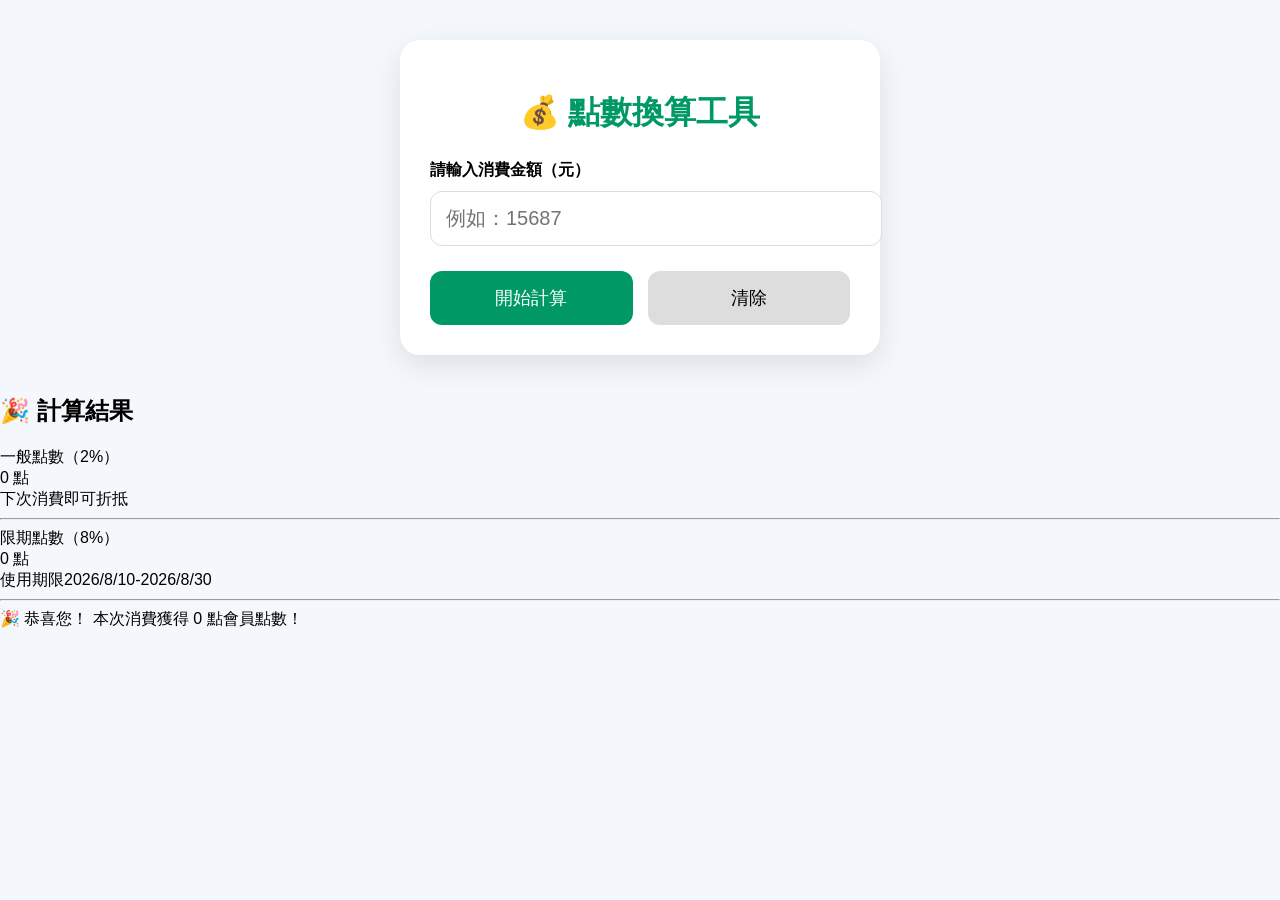
==== point.html @ 37c34bea "回復" ====
<!DOCTYPE html>
<html lang="zh-TW">

<head>

    <meta charset="UTF-8">

    <meta name="viewport" content="width=device-width, initial-scale=1.0">

    <title>點數換算工具</title>

    <link rel="stylesheet" href="css/point.css">

</head>

<body>

<div class="container">

    <h1>💰 點數換算工具</h1>

    <label>請輸入消費金額（元）</label>

    <input
        type="number"
        id="money"
        placeholder="例如：15687">

    <div class="button-group">

        <button id="calculate">
            開始計算
        </button>

        <button id="clear">
            清除
        </button>

    </div>

</div>
<div id="result" class="result-card">

<h2>🎉 計算結果</h2>

<div class="point-item">

    <div class="point-title">
        一般點數（2%）
    </div>

    <div class="point-value">
        <span id="normalPoint">0</span> 點
    </div>

    <div class="point-desc blue">
        下次消費即可折抵
    </div>

</div>

<hr>

<div class="point-item">

    <div class="point-title">
        限期點數（8%）
    </div>

    <div class="point-value">
        <span id="eventPoint">0</span> 點
    </div>

    <div class="point-desc red">
        使用期限2026/8/10-2026/8/30 
    </div>

    <div class="point-date red">
        <span id="eventDate"></span>
    </div>

</div>

</div>

    <hr>

    <div class="success-text">

        🎉 恭喜您！

        本次消費獲得

        <span id="messageTotal">0</span>

        點會員點數！

    </div>

</div>

</div>

</div>
</body>

</html>
<script src="js/setting.js"></script>
<script src="js/point.js"></script>
---- css/point.css ----
label{
    display:block;
    margin-top:25px;
    margin-bottom:10px;
    font-weight:bold;
}

input{

    width:100%;

    padding:15px;

    font-size:20px;

    border-radius:12px;

    border:1px solid #ddd;

}

.button-group{

    display:flex;

    gap:15px;

    margin-top:25px;

}

button{

    flex:1;

    padding:15px;

    border:none;

    border-radius:12px;

    font-size:18px;

    cursor:pointer;

}

#calculate{

    background:#009966;

    color:white;

}

#clear{

    background:#ddd;

}body{

    margin:0;

    background:#f4f7fb;

    font-family:"Noto Sans TC",sans-serif;

}

.container{

    width:420px;

    max-width:90%;

    margin:40px auto;

    background:white;

    border-radius:20px;

    padding:30px;

    box-shadow:0 10px 30px rgba(0,0,0,.1);

}

h1{

    text-align:center;

    color:#009966;

/* ===========================
   計算結果
=========================== */


.result-card{
    max-width:900px;
    margin:40px auto;
    background:#F5F7FA;
    border-radius:20px;
    padding:30px;
    box-shadow:0 8px 20px rgba(0,0,0,.08);
}

.result-card h2{
    font-size:34px;
    font-weight:700;
    margin-bottom:20px;
    padding-bottom:15px;
    border-bottom:2px solid #ddd;
}

/* ===========================
   白色內容區
=========================== */

.result-box{
    background:#fff;
    border-radius:18px;
    padding:25px;
}

/* ===========================
   總點數
=========================== */

.total-card{
    margin-bottom:20px;
}

.big-point{
    font-size:52px;
    color:#009966;
    font-weight:700;
}

.point-unit{
    font-size:22px;
    color:#333;
    margin-left:5px;
}

/* ===========================
   提示
=========================== */

.tip{
    margin:18px 0;
    padding-bottom:15px;
    border-bottom:2px solid #ddd;
    color:#666;
    font-size:18px;
}

/* ===========================
   一般點數 / 限期點數
=========================== */

.result-row{
    display:flex;
    justify-content:space-between;
    align-items:flex-start;
    gap:20px;
    margin:20px 0;
    font-size:22px;
    line-height:1.5;
}

.result-row strong{
    color:#009966;
    font-size:30px;
}

.blue{
    color:#1976D2;
    font-weight:700;
}

.red{
    color:#E53935;
    font-weight:700;
}

/* ===========================
   恭喜文字
=========================== */

.success-text{
    margin-top:30px;
    padding-top:20px;
    border-top:2px solid #ddd;
    text-align:center;
    color:#E53935;
    font-size:24px;
    font-weight:bold;
    line-height:1.8;
}

.success-text span{
    color:#009966;
    font-size:46px;
}
/* ===========================
   點數資訊
=========================== */

.point-item{

    margin:25px 0;

}

.point-title{

    font-size:20px;

    color:#333;

    font-weight:600;

    margin-bottom:12px;

}

.point-value{

    font-size:36px;

    font-weight:bold;

    color:#009966;

    margin-bottom:10px;

}

.point-desc{

    font-size:18px;

    font-weight:bold;

    line-height:1.5;

}

.point-date{

    margin-top:6px;

    font-size:18px;

    font-weight:bold;

    line-height:1.6;

}

hr{

    border:none;

    border-top:2px solid #e5e5e5;

    margin:28px 0;

}
/* ===========================
   手機版
=========================== */

@media (max-width:768px){

    .result-card{
        padding:20px;
    }

    .result-box{
        padding:18px;
    }

    .result-card h2{
        font-size:26px;
    }

    .big-point{
        font-size:40px;
    }

    .point-unit{
        font-size:18px;
    }

    .tip{
        font-size:14px;
    }

    .result-row{
        font-size:16px;
        gap:10px;
    }

    .result-row strong{
        font-size:20px;
    }

    .blue,
    .red{
        font-size:14px;
    }

    .success-text{
        font-size:18px;
    }

    .success-text span{
        font-size:34px;
    }.point-title{

    font-size:17px;

}

.point-value{

    font-size:28px;

}

.point-desc{

    font-size:15px;

}

.point-date{

    font-size:15px;

}

}
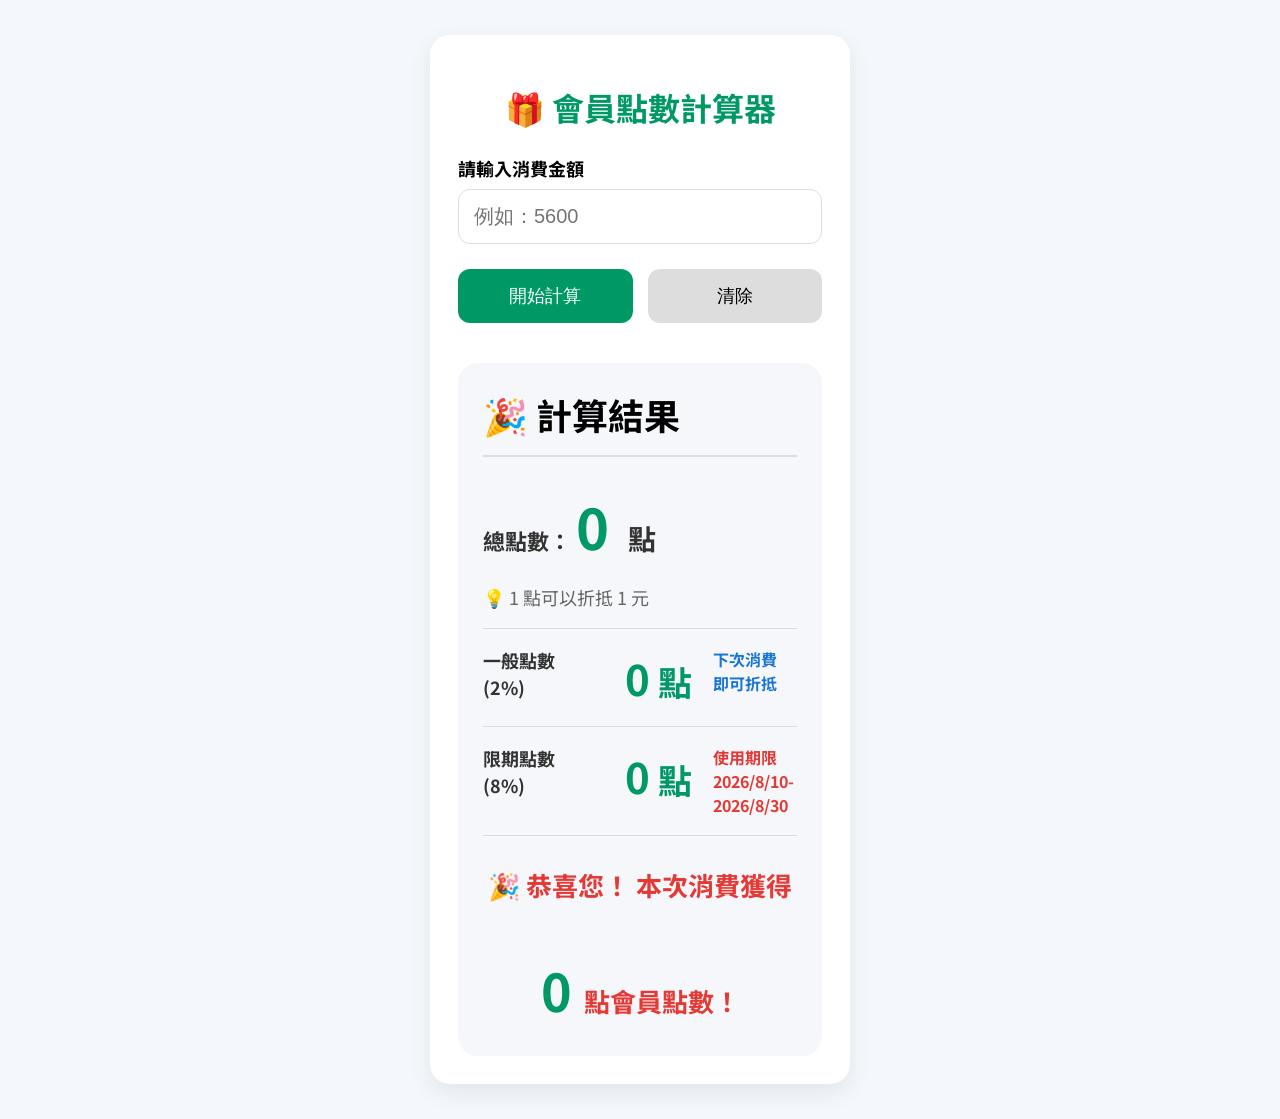
==== commit f4ac31f6: "點數2.0" ====
--- a/point.html
+++ b/point.html
@@ -7,9 +7,11 @@
 
     <meta name="viewport" content="width=device-width, initial-scale=1.0">
 
-    <title>點數換算工具</title>
+    <title>點數計算器</title>
 
     <link rel="stylesheet" href="css/point.css">
+
+    <link href="https://fonts.googleapis.com/css2?family=Noto+Sans+TC:wght@400;600;700;900&display=swap" rel="stylesheet">
 
 </head>
 
@@ -17,14 +19,14 @@
 
 <div class="container">
 
-    <h1>💰 點數換算工具</h1>
+    <h1>🎁 會員點數計算器</h1>
 
-    <label>請輸入消費金額（元）</label>
+    <label>請輸入消費金額</label>
 
     <input
+        id="money"
         type="number"
-        id="money"
-        placeholder="例如：15687">
+        placeholder="例如：5600">
 
     <div class="button-group">
 
@@ -38,72 +40,134 @@
 
     </div>
 
-</div>
-<div id="result" class="result-card">
+    <div id="result" class="result-card">
 
-<h2>🎉 計算結果</h2>
+        <h2>🎉 計算結果</h2>
 
-<div class="point-item">
+        <!-- 總點數 -->
 
-    <div class="point-title">
-        一般點數（2%）
-    </div>
+        <div class="total-card">
 
-    <div class="point-value">
-        <span id="normalPoint">0</span> 點
-    </div>
+            <div class="total-title">
 
-    <div class="point-desc blue">
-        下次消費即可折抵
-    </div>
+                總點數：
 
-</div>
+                <span class="big-point">
 
-<hr>
+                    <span id="totalPoint">0</span>
 
-<div class="point-item">
+                </span>
 
-    <div class="point-title">
-        限期點數（8%）
-    </div>
+                <span class="point-unit">
+                    點
+                </span>
 
-    <div class="point-value">
-        <span id="eventPoint">0</span> 點
-    </div>
+            </div>
 
-    <div class="point-desc red">
-        使用期限2026/8/10-2026/8/30 
-    </div>
+        </div>
 
-    <div class="point-date red">
-        <span id="eventDate"></span>
-    </div>
+        <div class="tip">
 
-</div>
+            💡 1 點可以折抵 1 元
 
-</div>
+        </div>
 
-    <hr>
+        <hr>
 
-    <div class="success-text">
+        <!-- 一般點數 -->
 
-        🎉 恭喜您！
+        <div class="point-item">
 
-        本次消費獲得
+            <div class="point-row">
 
-        <span id="messageTotal">0</span>
+                <div class="point-title">
 
-        點會員點數！
+                    一般點數<br>(2%)
+
+                </div>
+
+                <div class="point-value">
+
+                    <span id="normalPoint">0</span>
+
+                    點
+
+                </div>
+
+                <div class="point-desc blue">
+
+                    下次消費<br>即可折抵
+
+                </div>
+
+            </div>
+
+        </div>
+
+        <hr>
+
+        <!-- 限期點數 -->
+
+        <div class="point-item">
+
+            <div class="point-row">
+
+                <div class="point-title">
+
+                    限期點數<br>(8%)
+
+                </div>
+
+                <div class="point-value">
+
+                    <span id="eventPoint">0</span>
+
+                    點
+
+                </div>
+
+                <div class="point-desc red">
+
+                    使用期限2026/8/10-2026/8/30<br>
+
+                    <span id="eventDate"></span>
+
+                </div>
+
+            </div>
+
+        </div>
+
+        <hr>
+
+        <!-- 成功訊息 -->
+
+        <div class="success-text">
+
+            🎉 恭喜您！
+
+            本次消費獲得
+
+            <br><br>
+
+            <span id="messageTotal">
+
+                0
+
+            </span>
+
+            點會員點數！
+
+        </div>
 
     </div>
 
 </div>
 
-</div>
+<script src="js/setting.js"></script>
 
-</div>
+<script src="js/point.js"></script>
+
 </body>
 
-</html>
-<script src="js/setting.js"></script>
-<script src="js/point.js"></script>+</html>
--- a/css/point.css
+++ b/css/point.css
@@ -1,345 +1,428 @@
+/* ==========================================
+   ERJING TOOLS
+   Point Calculator CSS
+   Version 2.0
+   ========================================== */
+
+/* ===== 顏色 ===== */
+
+:root{
+
+    --green:#009966;
+    --blue:#1976D2;
+    --red:#E53935;
+    --gray:#666;
+    --border:#dddddd;
+    --bg:#f4f7fb;
+
+}
+
+/* ===== 基本 ===== */
+
+*{
+    box-sizing:border-box;
+}
+
+body{
+
+    margin:0;
+
+    background:var(--bg);
+
+    font-family:"Noto Sans TC",sans-serif;
+
+}
+
+/* ===== 主畫面 ===== */
+
+.container{
+
+    width:420px;
+
+    max-width:95%;
+
+    margin:35px auto;
+
+    background:#fff;
+
+    border-radius:20px;
+
+    padding:28px;
+
+    box-shadow:0 8px 25px rgba(0,0,0,.08);
+
+}
+
+h1{
+
+    text-align:center;
+
+    color:var(--green);
+
+    margin-bottom:25px;
+
+}
+
+/* ===== Label ===== */
+
 label{
+
     display:block;
+
+    margin-top:18px;
+
+    margin-bottom:8px;
+
+    font-weight:bold;
+
+    font-size:18px;
+
+}
+
+/* ===== Input ===== */
+
+input{
+
+    width:100%;
+
+    padding:15px;
+
+    border-radius:12px;
+
+    border:1px solid var(--border);
+
+    font-size:20px;
+
+}
+
+/* ===== Button ===== */
+
+.button-group{
+
+    display:flex;
+
+    gap:15px;
+
     margin-top:25px;
-    margin-bottom:10px;
-    font-weight:bold;
-}
-
-input{
-
-    width:100%;
+
+}
+
+button{
+
+    flex:1;
+
+    border:none;
+
+    border-radius:12px;
 
     padding:15px;
 
-    font-size:20px;
-
-    border-radius:12px;
-
-    border:1px solid #ddd;
-
-}
-
-.button-group{
+    font-size:18px;
+
+    cursor:pointer;
+
+}
+
+#calculate{
+
+    background:var(--green);
+
+    color:#fff;
+
+}
+
+#clear{
+
+    background:#ddd;
+
+}
+
+/* ==========================================
+   Result
+   ========================================== */
+
+.result-card{
+
+    margin-top:40px;
+
+    background:#F5F7FA;
+
+    border-radius:20px;
+
+    padding:25px;
+
+}
+
+.result-card h2{
+
+    font-size:36px;
+
+    margin:0;
+
+    padding-bottom:15px;
+
+    border-bottom:2px solid var(--border);
+
+}
+
+/* ===== 總點數 ===== */
+
+.total-card{
+
+    margin:28px 0 18px;
+
+}
+
+.total-title{
+
+    font-size:22px;
+
+    color:#333;
+
+    font-weight:bold;
+
+}
+
+.big-point{
+
+    color:var(--green);
+
+    font-size:56px;
+
+    font-weight:bold;
+
+}
+
+.point-unit{
+
+    font-size:28px;
+
+    color:#333;
+
+    margin-left:6px;
+
+}
+
+/* ===== 提示 ===== */
+
+.tip{
+
+    margin:15px 0;
+
+    color:#666;
+
+    font-size:18px;
+
+}
+
+/* ==========================================
+   點數區
+   ========================================== */
+
+.point-item{
+
+    margin:18px 0;
+
+}
+
+.point-row{
 
     display:flex;
 
+    justify-content:space-between;
+
+    align-items:flex-start;
+
     gap:15px;
 
-    margin-top:25px;
-
-}
-
-button{
+}
+
+.point-title{
+
+    width:120px;
+
+    font-size:18px;
+
+    font-weight:bold;
+
+    color:#333;
+
+    line-height:1.5;
+
+}
+
+.point-value{
+
+    min-width:80px;
+
+    text-align:center;
+
+    color:var(--green);
+
+    font-size:34px;
+
+    font-weight:bold;
+
+}
+
+.point-value span{
+
+    font-size:42px;
+
+}
+
+.point-desc{
 
     flex:1;
 
-    padding:15px;
+    font-size:16px;
+
+    font-weight:bold;
+
+    line-height:1.5;
+
+}
+
+.blue{
+
+    color:var(--blue);
+
+}
+
+.red{
+
+    color:var(--red);
+
+}
+
+hr{
 
     border:none;
 
-    border-radius:12px;
-
-    font-size:18px;
-
-    cursor:pointer;
-
-}
-
-#calculate{
-
-    background:#009966;
-
-    color:white;
-
-}
-
-#clear{
-
-    background:#ddd;
-
-}body{
-
-    margin:0;
-
-    background:#f4f7fb;
-
-    font-family:"Noto Sans TC",sans-serif;
-
-}
-
-.container{
-
-    width:420px;
-
-    max-width:90%;
-
-    margin:40px auto;
-
-    background:white;
-
-    border-radius:20px;
-
-    padding:30px;
-
-    box-shadow:0 10px 30px rgba(0,0,0,.1);
-
-}
-
-h1{
+    border-top:1px solid var(--border);
+
+    margin:18px 0;
+
+}
+
+/* ==========================================
+   成功訊息
+   ========================================== */
+
+.success-text{
+
+    margin-top:28px;
 
     text-align:center;
 
-    color:#009966;
-
-/* ===========================
-   計算結果
-=========================== */
-
-
-.result-card{
-    max-width:900px;
-    margin:40px auto;
-    background:#F5F7FA;
-    border-radius:20px;
-    padding:30px;
-    box-shadow:0 8px 20px rgba(0,0,0,.08);
-}
-
-.result-card h2{
-    font-size:34px;
-    font-weight:700;
-    margin-bottom:20px;
-    padding-bottom:15px;
-    border-bottom:2px solid #ddd;
-}
-
-/* ===========================
-   白色內容區
-=========================== */
-
-.result-box{
-    background:#fff;
-    border-radius:18px;
-    padding:25px;
-}
-
-/* ===========================
-   總點數
-=========================== */
-
-.total-card{
-    margin-bottom:20px;
-}
-
-.big-point{
+    color:var(--red);
+
+    font-size:26px;
+
+    font-weight:bold;
+
+    line-height:1.6;
+
+}
+
+.success-text span{
+
+    color:var(--green);
+
     font-size:52px;
-    color:#009966;
-    font-weight:700;
-}
-
-.point-unit{
-    font-size:22px;
-    color:#333;
-    margin-left:5px;
-}
-
-/* ===========================
-   提示
-=========================== */
-
-.tip{
-    margin:18px 0;
-    padding-bottom:15px;
-    border-bottom:2px solid #ddd;
-    color:#666;
-    font-size:18px;
-}
-
-/* ===========================
-   一般點數 / 限期點數
-=========================== */
-
-.result-row{
-    display:flex;
-    justify-content:space-between;
-    align-items:flex-start;
-    gap:20px;
-    margin:20px 0;
-    font-size:22px;
-    line-height:1.5;
-}
-
-.result-row strong{
-    color:#009966;
-    font-size:30px;
-}
-
-.blue{
-    color:#1976D2;
-    font-weight:700;
-}
-
-.red{
-    color:#E53935;
-    font-weight:700;
-}
-
-/* ===========================
-   恭喜文字
-=========================== */
-
-.success-text{
-    margin-top:30px;
-    padding-top:20px;
-    border-top:2px solid #ddd;
-    text-align:center;
-    color:#E53935;
-    font-size:24px;
-    font-weight:bold;
-    line-height:1.8;
-}
-
-.success-text span{
-    color:#009966;
-    font-size:46px;
-}
-/* ===========================
-   點數資訊
-=========================== */
-
-.point-item{
-
-    margin:25px 0;
-
-}
-
-.point-title{
-
-    font-size:20px;
-
-    color:#333;
-
-    font-weight:600;
-
-    margin-bottom:12px;
-
-}
-
-.point-value{
-
-    font-size:36px;
-
-    font-weight:bold;
-
-    color:#009966;
-
-    margin-bottom:10px;
-
-}
-
-.point-desc{
-
-    font-size:18px;
-
-    font-weight:bold;
-
-    line-height:1.5;
-
-}
-
-.point-date{
-
-    margin-top:6px;
-
-    font-size:18px;
-
-    font-weight:bold;
-
-    line-height:1.6;
-
-}
-
-hr{
-
-    border:none;
-
-    border-top:2px solid #e5e5e5;
-
-    margin:28px 0;
-
-}
-/* ===========================
+
+}
+
+/* ==========================================
    手機版
-=========================== */
+   ========================================== */
 
 @media (max-width:768px){
 
+    .container{
+
+        padding:20px;
+
+    }
+
     .result-card{
+
         padding:20px;
-    }
-
-    .result-box{
-        padding:18px;
+
     }
 
     .result-card h2{
+
         font-size:26px;
+
+    }
+
+    .total-title{
+
+        font-size:18px;
+
     }
 
     .big-point{
+
+        font-size:42px;
+
+    }
+
+    .point-unit{
+
+        font-size:20px;
+
+    }
+
+    .tip{
+
+        font-size:15px;
+
+    }
+
+    .point-row{
+
+        gap:8px;
+
+    }
+
+    .point-title{
+
+        width:80px;
+
+        font-size:16px;
+
+    }
+
+    .point-value{
+
+        font-size:22px;
+
+    }
+
+    .point-value span{
+
+        font-size:34px;
+
+    }
+
+    .point-desc{
+
+        font-size:14px;
+
+    }
+
+    .success-text{
+
+        font-size:18px;
+
+    }
+
+    .success-text span{
+
         font-size:40px;
-    }
-
-    .point-unit{
-        font-size:18px;
-    }
-
-    .tip{
-        font-size:14px;
-    }
-
-    .result-row{
-        font-size:16px;
-        gap:10px;
-    }
-
-    .result-row strong{
-        font-size:20px;
-    }
-
-    .blue,
-    .red{
-        font-size:14px;
-    }
-
-    .success-text{
-        font-size:18px;
-    }
-
-    .success-text span{
-        font-size:34px;
-    }.point-title{
-
-    font-size:17px;
-
-}
-
-.point-value{
-
-    font-size:28px;
-
-}
-
-.point-desc{
-
-    font-size:15px;
-
-}
-
-.point-date{
-
-    font-size:15px;
-
-}
+
+    }
 
 }
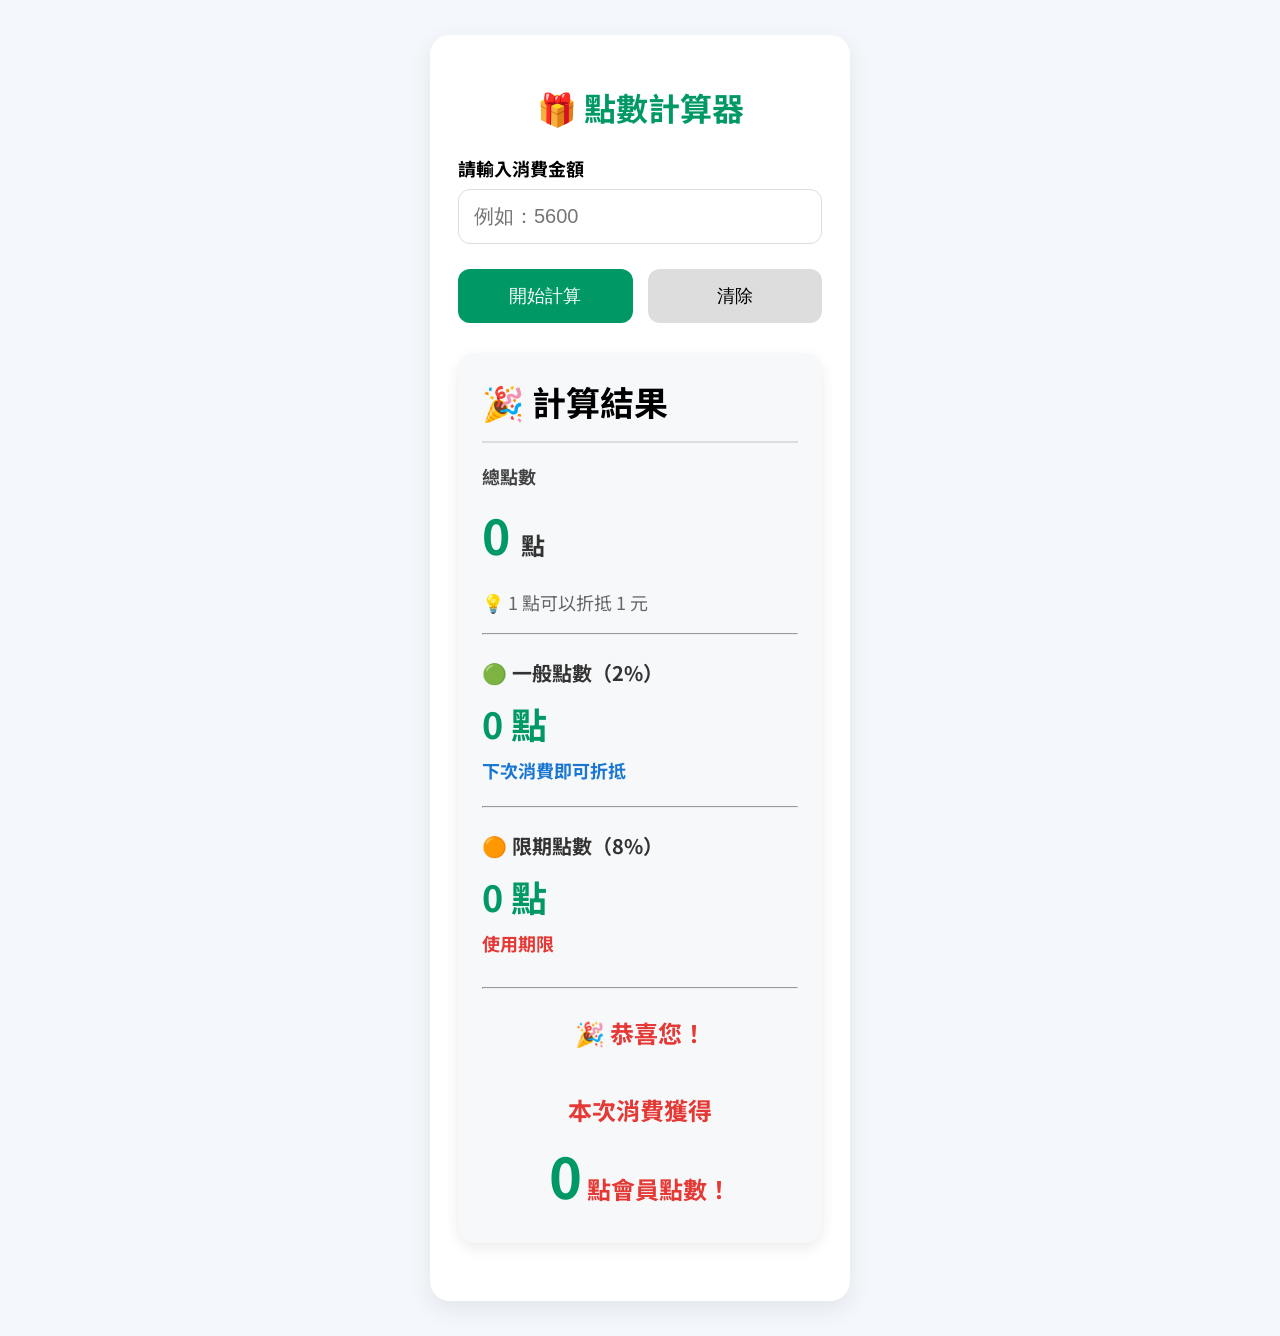
==== commit b6d55760: "點數" ====
--- a/point.html
+++ b/point.html
@@ -19,7 +19,7 @@
 
 <div class="container">
 
-    <h1>🎁 會員點數計算器</h1>
+    <h1>🎁 點數計算器</h1>
 
     <label>請輸入消費金額</label>
 
@@ -42,125 +42,88 @@
 
     <div id="result" class="result-card">
 
-        <h2>🎉 計算結果</h2>
+    <h2>🎉 計算結果</h2>
 
-        <!-- 總點數 -->
+    <div class="total-card">
 
-        <div class="total-card">
-
-            <div class="total-title">
-
-                總點數：
-
-                <span class="big-point">
-
-                    <span id="totalPoint">0</span>
-
-                </span>
-
-                <span class="point-unit">
-                    點
-                </span>
-
-            </div>
-
+        <div class="total-title">
+            總點數
         </div>
 
-        <div class="tip">
-
-            💡 1 點可以折抵 1 元
-
-        </div>
-
-        <hr>
-
-        <!-- 一般點數 -->
-
-        <div class="point-item">
-
-            <div class="point-row">
-
-                <div class="point-title">
-
-                    一般點數<br>(2%)
-
-                </div>
-
-                <div class="point-value">
-
-                    <span id="normalPoint">0</span>
-
-                    點
-
-                </div>
-
-                <div class="point-desc blue">
-
-                    下次消費<br>即可折抵
-
-                </div>
-
-            </div>
-
-        </div>
-
-        <hr>
-
-        <!-- 限期點數 -->
-
-        <div class="point-item">
-
-            <div class="point-row">
-
-                <div class="point-title">
-
-                    限期點數<br>(8%)
-
-                </div>
-
-                <div class="point-value">
-
-                    <span id="eventPoint">0</span>
-
-                    點
-
-                </div>
-
-                <div class="point-desc red">
-
-                    使用期限2026/8/10-2026/8/30<br>
-
-                    <span id="eventDate"></span>
-
-                </div>
-
-            </div>
-
-        </div>
-
-        <hr>
-
-        <!-- 成功訊息 -->
-
-        <div class="success-text">
-
-            🎉 恭喜您！
-
-            本次消費獲得
-
-            <br><br>
-
-            <span id="messageTotal">
-
-                0
-
-            </span>
-
-            點會員點數！
-
+        <div class="total-number">
+            <span id="totalPoint">0</span>
+            <span class="point-unit">點</span>
         </div>
 
     </div>
+
+    <div class="tip">
+        💡 1 點可以折抵 1 元
+    </div>
+
+    <hr>
+
+    <!-- 一般點數 -->
+
+    <div class="point-item">
+
+        <div class="point-title">
+            🟢 一般點數（2%）
+        </div>
+
+        <div class="point-value">
+            <span id="normalPoint">0</span> 點
+        </div>
+
+        <div class="point-desc blue">
+            下次消費即可折抵
+        </div>
+
+    </div>
+
+    <hr>
+
+    <!-- 限期點數 -->
+
+    <div class="point-item">
+
+        <div class="point-title">
+            🟠 限期點數（8%）
+        </div>
+
+        <div class="point-value">
+            <span id="eventPoint">0</span> 點
+        </div>
+
+        <div class="point-desc red">
+            使用期限
+        </div>
+
+        <div class="point-date red">
+            <span id="eventDate"></span>
+        </div>
+
+    </div>
+
+    <hr>
+
+    <div class="success-text">
+
+        🎉 恭喜您！
+
+        <br><br>
+
+        本次消費獲得
+
+        <br>
+
+        <span id="messagePoint">0</span>
+
+        點會員點數！
+
+    </div>
+
+</div>
 
 </div>
 
--- a/css/point.css
+++ b/css/point.css
@@ -137,220 +137,200 @@
 
 }
 
-/* ==========================================
-   Result
-   ========================================== */
+/* =======================
+   Result Card
+======================= */
 
 .result-card{
 
-    margin-top:40px;
-
-    background:#F5F7FA;
-
-    border-radius:20px;
-
-    padding:25px;
+    max-width:420px;
+
+    margin:30px auto;
+
+    background:#F7F8FA;
+
+    border-radius:18px;
+
+    padding:24px;
+
+    box-shadow:0 5px 15px rgba(0,0,0,.08);
 
 }
 
 .result-card h2{
 
+    font-size:34px;
+
+    margin:0 0 20px;
+
+    border-bottom:2px solid #ddd;
+
+    padding-bottom:15px;
+
+}
+
+/* =======================
+   Total
+======================= */
+
+.total-card{
+
+    text-align:left;
+
+    margin:20px 0;
+
+}
+
+.total-title{
+
+    font-size:18px;
+
+    color:#444;
+
+    font-weight:bold;
+
+}
+
+.total-number{
+
+    margin-top:10px;
+
+    font-size:48px;
+
+    color:#009966;
+
+    font-weight:bold;
+
+}
+
+.point-unit{
+
+    font-size:24px;
+
+    color:#333;
+
+}
+
+/* =======================
+   Tip
+======================= */
+
+.tip{
+
+    margin:18px 0;
+
+    font-size:18px;
+
+    color:#666;
+
+}
+
+/* =======================
+   Point Item
+======================= */
+
+.point-item{
+
+    padding:15px 0;
+
+}
+
+.point-title{
+
+    font-size:20px;
+
+    font-weight:bold;
+
+    color:#333;
+
+}
+
+.point-value{
+
+    margin-top:10px;
+
     font-size:36px;
 
-    margin:0;
-
-    padding-bottom:15px;
-
-    border-bottom:2px solid var(--border);
-
-}
-
-/* ===== 總點數 ===== */
-
-.total-card{
-
-    margin:28px 0 18px;
-
-}
-
-.total-title{
-
-    font-size:22px;
-
-    color:#333;
-
-    font-weight:bold;
-
-}
-
-.big-point{
-
-    color:var(--green);
+    color:#009966;
+
+    font-weight:bold;
+
+}
+
+.point-desc{
+
+    margin-top:8px;
+
+    font-size:18px;
+
+}
+
+.point-date{
+
+    margin-top:8px;
+
+    font-size:18px;
+
+    line-height:1.6;
+
+}
+
+.blue{
+
+    color:#1976D2;
+
+    font-weight:bold;
+
+}
+
+.red{
+
+    color:#E53935;
+
+    font-weight:bold;
+
+}
+
+/* =======================
+   Success
+======================= */
+
+.success-text{
+
+    text-align:center;
+
+    margin-top:25px;
+
+    color:#E53935;
+
+    font-size:24px;
+
+    font-weight:bold;
+
+    line-height:1.6;
+
+}
+
+.success-text span{
+
+    color:#009966;
 
     font-size:56px;
 
-    font-weight:bold;
-
-}
-
-.point-unit{
-
-    font-size:28px;
-
-    color:#333;
-
-    margin-left:6px;
-
-}
-
-/* ===== 提示 ===== */
-
-.tip{
-
-    margin:15px 0;
-
-    color:#666;
-
-    font-size:18px;
-
-}
-
-/* ==========================================
-   點數區
-   ========================================== */
-
-.point-item{
-
-    margin:18px 0;
-
-}
-
-.point-row{
-
-    display:flex;
-
-    justify-content:space-between;
-
-    align-items:flex-start;
-
-    gap:15px;
-
-}
-
-.point-title{
-
-    width:120px;
-
-    font-size:18px;
-
-    font-weight:bold;
-
-    color:#333;
-
-    line-height:1.5;
-
-}
-
-.point-value{
-
-    min-width:80px;
-
-    text-align:center;
-
-    color:var(--green);
-
-    font-size:34px;
-
-    font-weight:bold;
-
-}
-
-.point-value span{
-
-    font-size:42px;
-
-}
-
-.point-desc{
-
-    flex:1;
-
-    font-size:16px;
-
-    font-weight:bold;
-
-    line-height:1.5;
-
-}
-
-.blue{
-
-    color:var(--blue);
-
-}
-
-.red{
-
-    color:var(--red);
-
-}
-
-hr{
-
-    border:none;
-
-    border-top:1px solid var(--border);
-
-    margin:18px 0;
-
-}
-
-/* ==========================================
-   成功訊息
-   ========================================== */
-
-.success-text{
-
-    margin-top:28px;
-
-    text-align:center;
-
-    color:var(--red);
-
-    font-size:26px;
-
-    font-weight:bold;
-
-    line-height:1.6;
-
-}
-
-.success-text span{
-
-    color:var(--green);
-
-    font-size:52px;
-
-}
-
-/* ==========================================
-   手機版
-   ========================================== */
+}
+
+/* =======================
+   Mobile
+======================= */
 
 @media (max-width:768px){
 
-    .container{
+    .result-card{
 
         padding:20px;
 
     }
 
-    .result-card{
-
-        padding:20px;
-
-    }
-
     .result-card h2{
 
         font-size:26px;
@@ -359,70 +339,62 @@
 
     .total-title{
 
+        font-size:16px;
+
+    }
+
+    .total-number{
+
+        font-size:40px;
+
+    }
+
+    .point-unit{
+
+        font-size:20px;
+
+    }
+
+    .point-title{
+
         font-size:18px;
 
     }
 
-    .big-point{
+    .point-value{
+
+        font-size:30px;
+
+    }
+
+    .point-desc{
+
+        font-size:16px;
+
+    }
+
+    .point-date{
+
+        font-size:16px;
+
+    }
+
+    .tip{
+
+        font-size:16px;
+
+    }
+
+    .success-text{
+
+        font-size:20px;
+
+    }
+
+    .success-text span{
 
         font-size:42px;
 
     }
 
-    .point-unit{
-
-        font-size:20px;
-
-    }
-
-    .tip{
-
-        font-size:15px;
-
-    }
-
-    .point-row{
-
-        gap:8px;
-
-    }
-
-    .point-title{
-
-        width:80px;
-
-        font-size:16px;
-
-    }
-
-    .point-value{
-
-        font-size:22px;
-
-    }
-
-    .point-value span{
-
-        font-size:34px;
-
-    }
-
-    .point-desc{
-
-        font-size:14px;
-
-    }
-
-    .success-text{
-
-        font-size:18px;
-
-    }
-
-    .success-text span{
-
-        font-size:40px;
-
-    }
-
 }
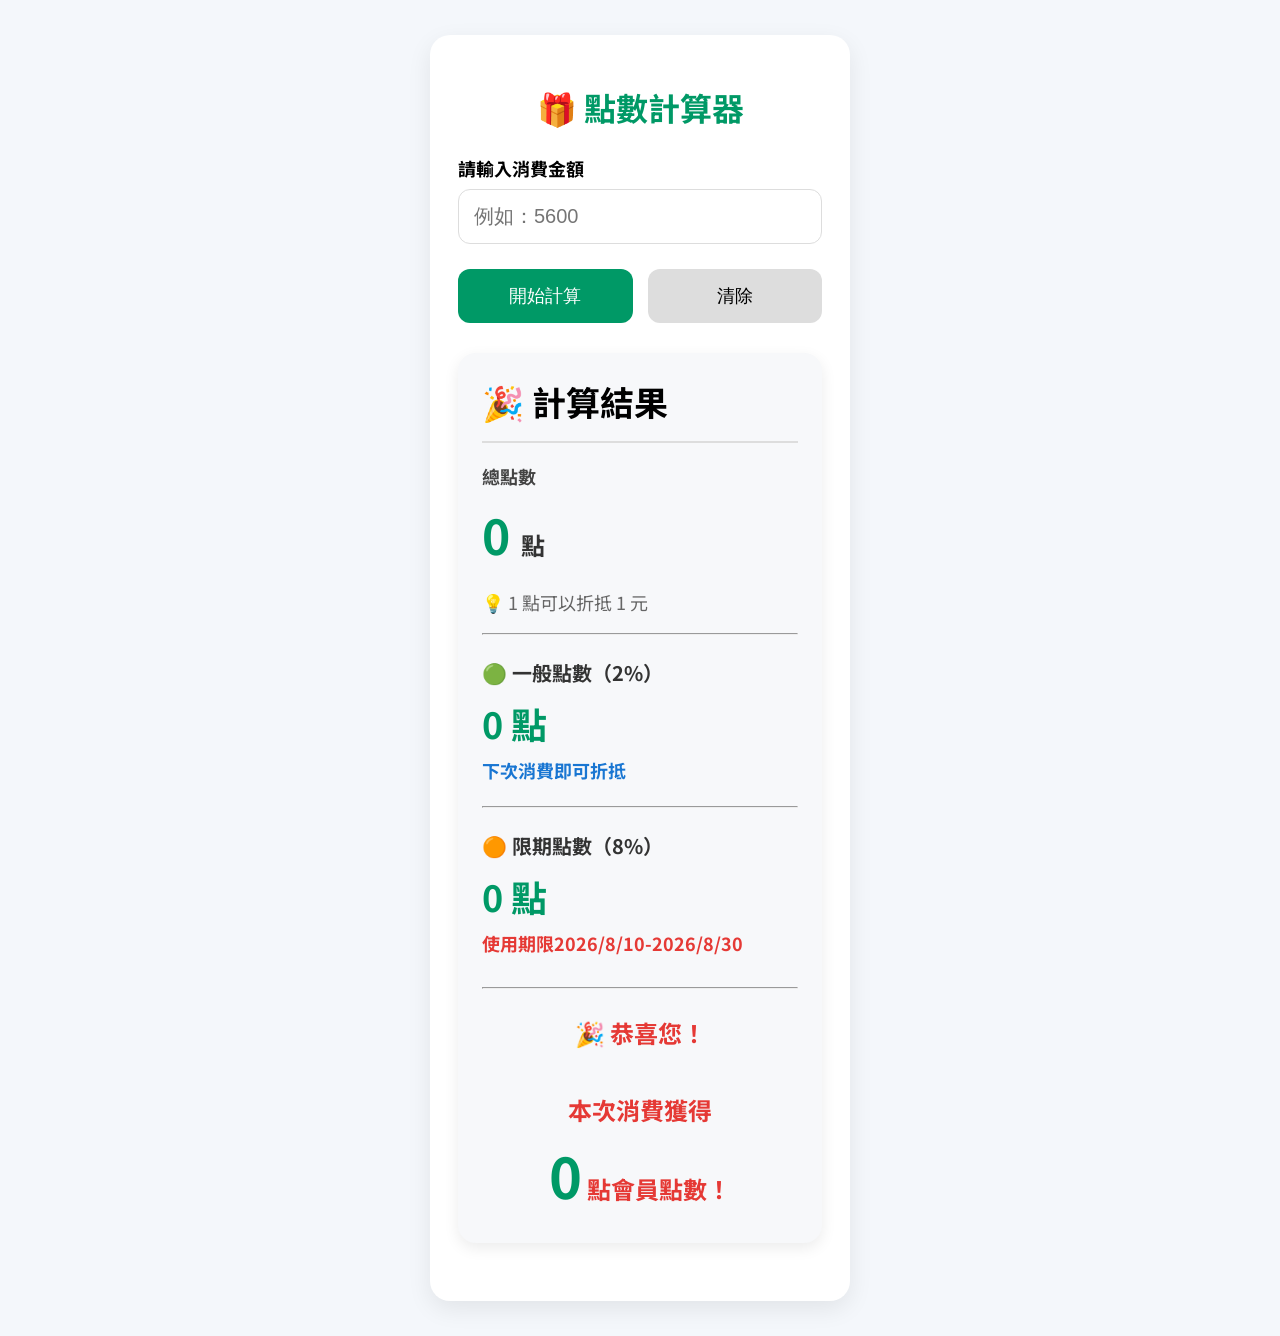
==== commit 58453a24: "字體" ====
--- a/point.html
+++ b/point.html
@@ -96,7 +96,7 @@
         </div>
 
         <div class="point-desc red">
-            使用期限
+            使用期限2026/8/10-2026/8/30
         </div>
 
         <div class="point-date red">
@@ -117,7 +117,7 @@
 
         <br>
 
-        <span id="messagePoint">0</span>
+        <span id="total-number">0</span>
 
         點會員點數！
 
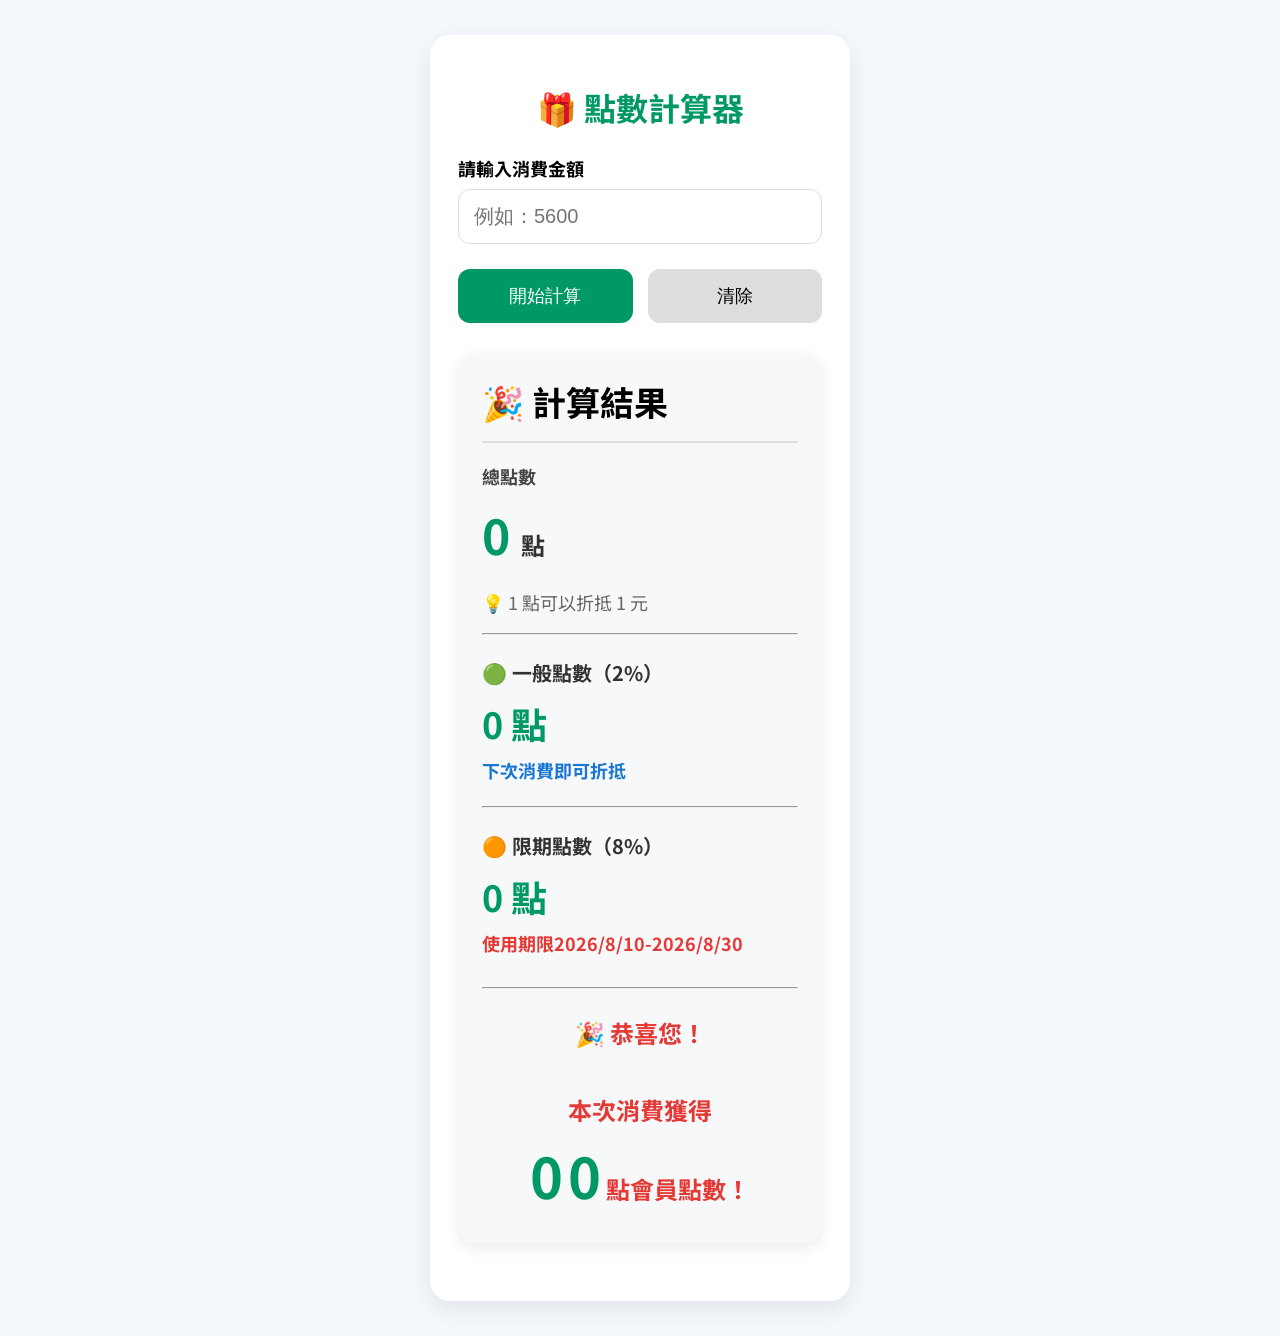
==== commit e272efb3: "點數" ====
--- a/point.html
+++ b/point.html
@@ -117,7 +117,8 @@
 
         <br>
 
-        <span id="total-number">0</span>
+        <span id="messagePoint">0</span>
+        <span id="messageTotal">0</span>
 
         點會員點數！
 
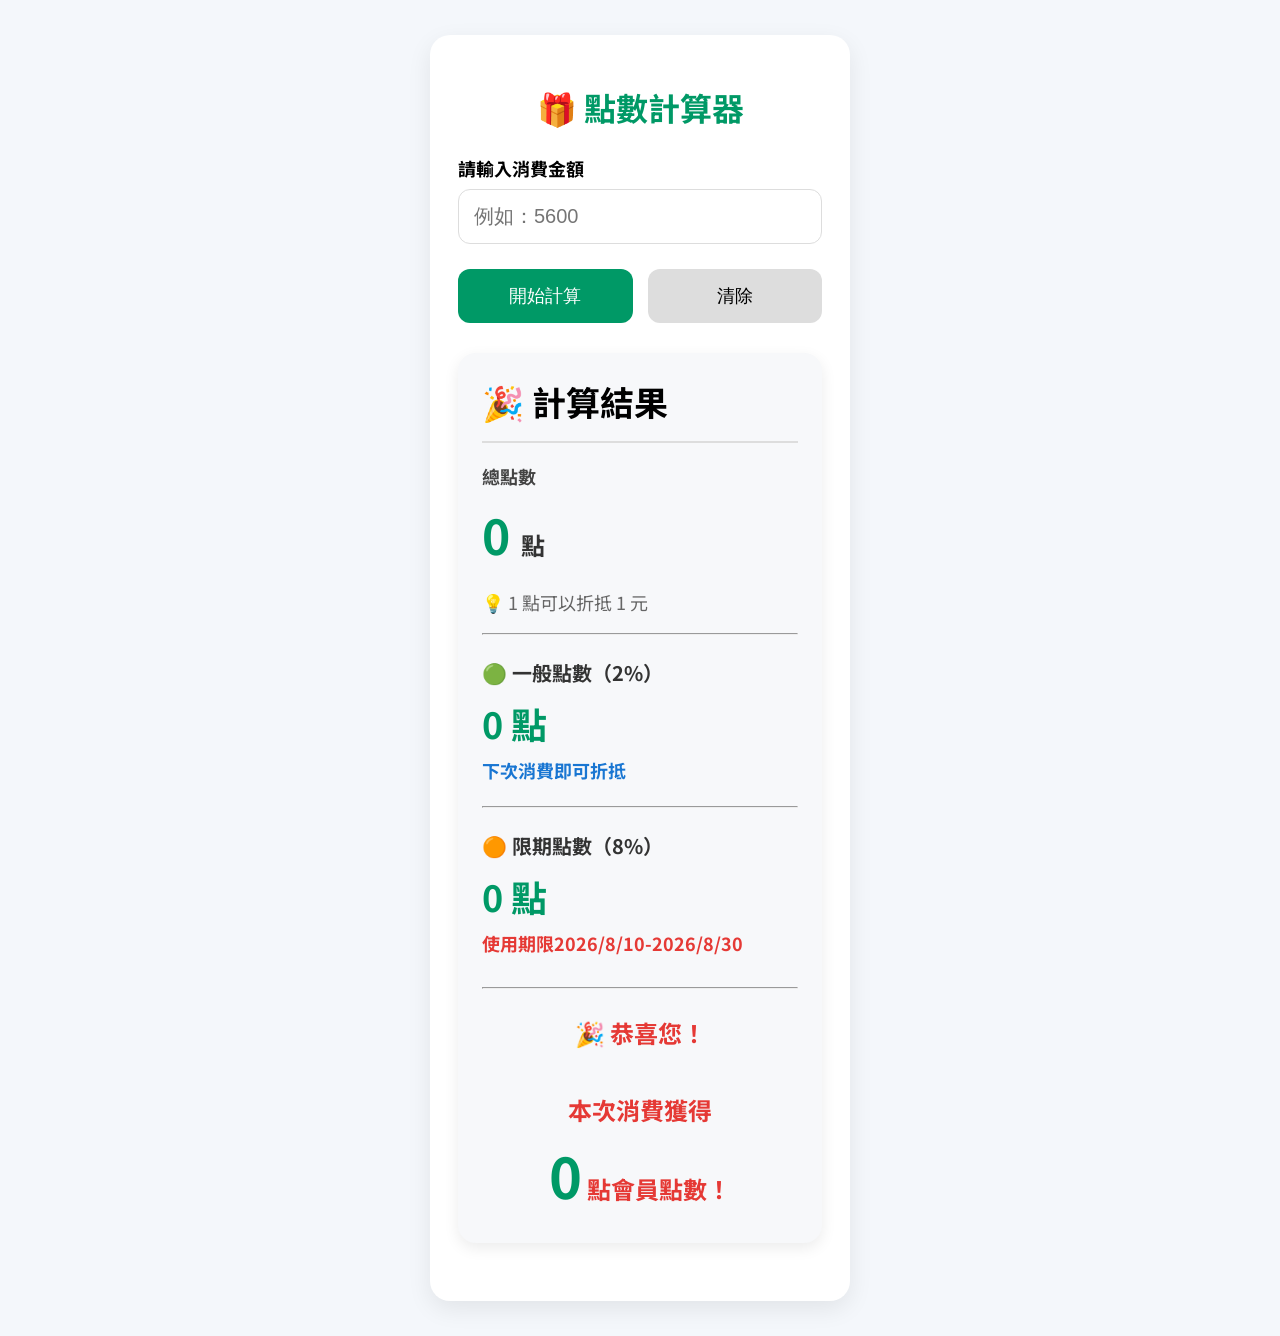
==== commit f35251c7: "點數" ====
--- a/point.html
+++ b/point.html
@@ -117,7 +117,6 @@
 
         <br>
 
-        <span id="messagePoint">0</span>
         <span id="messageTotal">0</span>
 
         點會員點數！
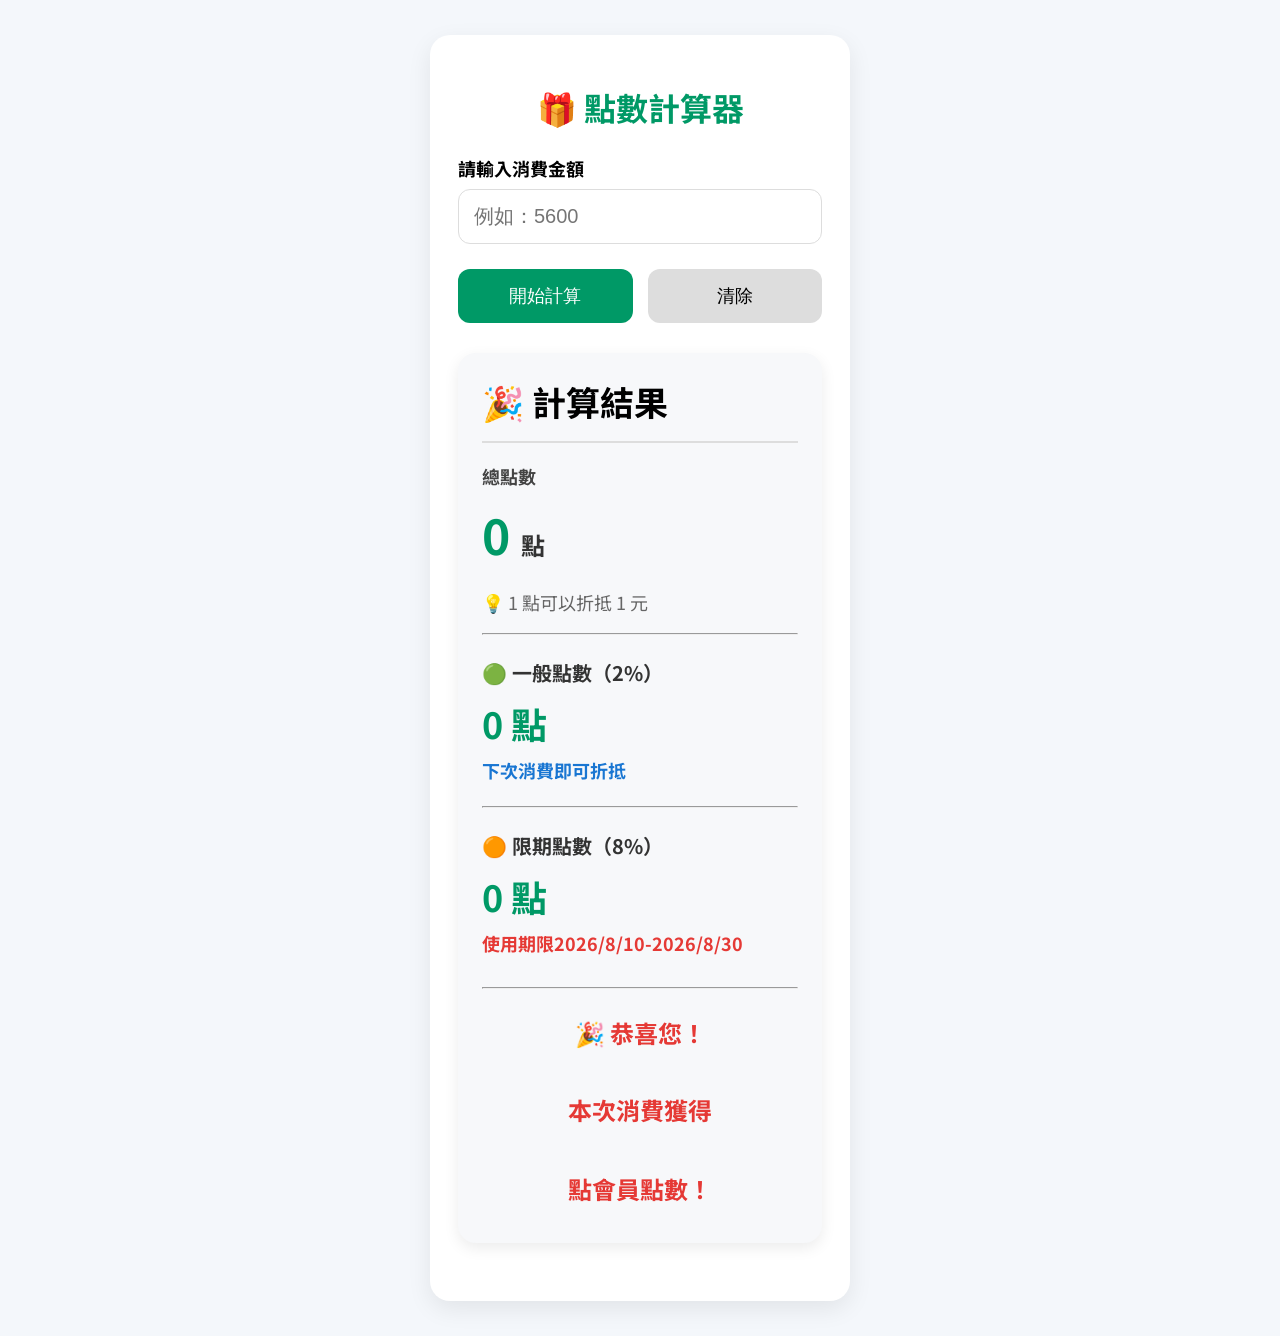
==== commit 3568e5a9: "點數" ====
--- a/point.html
+++ b/point.html
@@ -117,7 +117,7 @@
 
         <br>
 
-        <span id="messageTotal">0</span>
+        <span id="messageTotal"></span>
 
         點會員點數！
 
